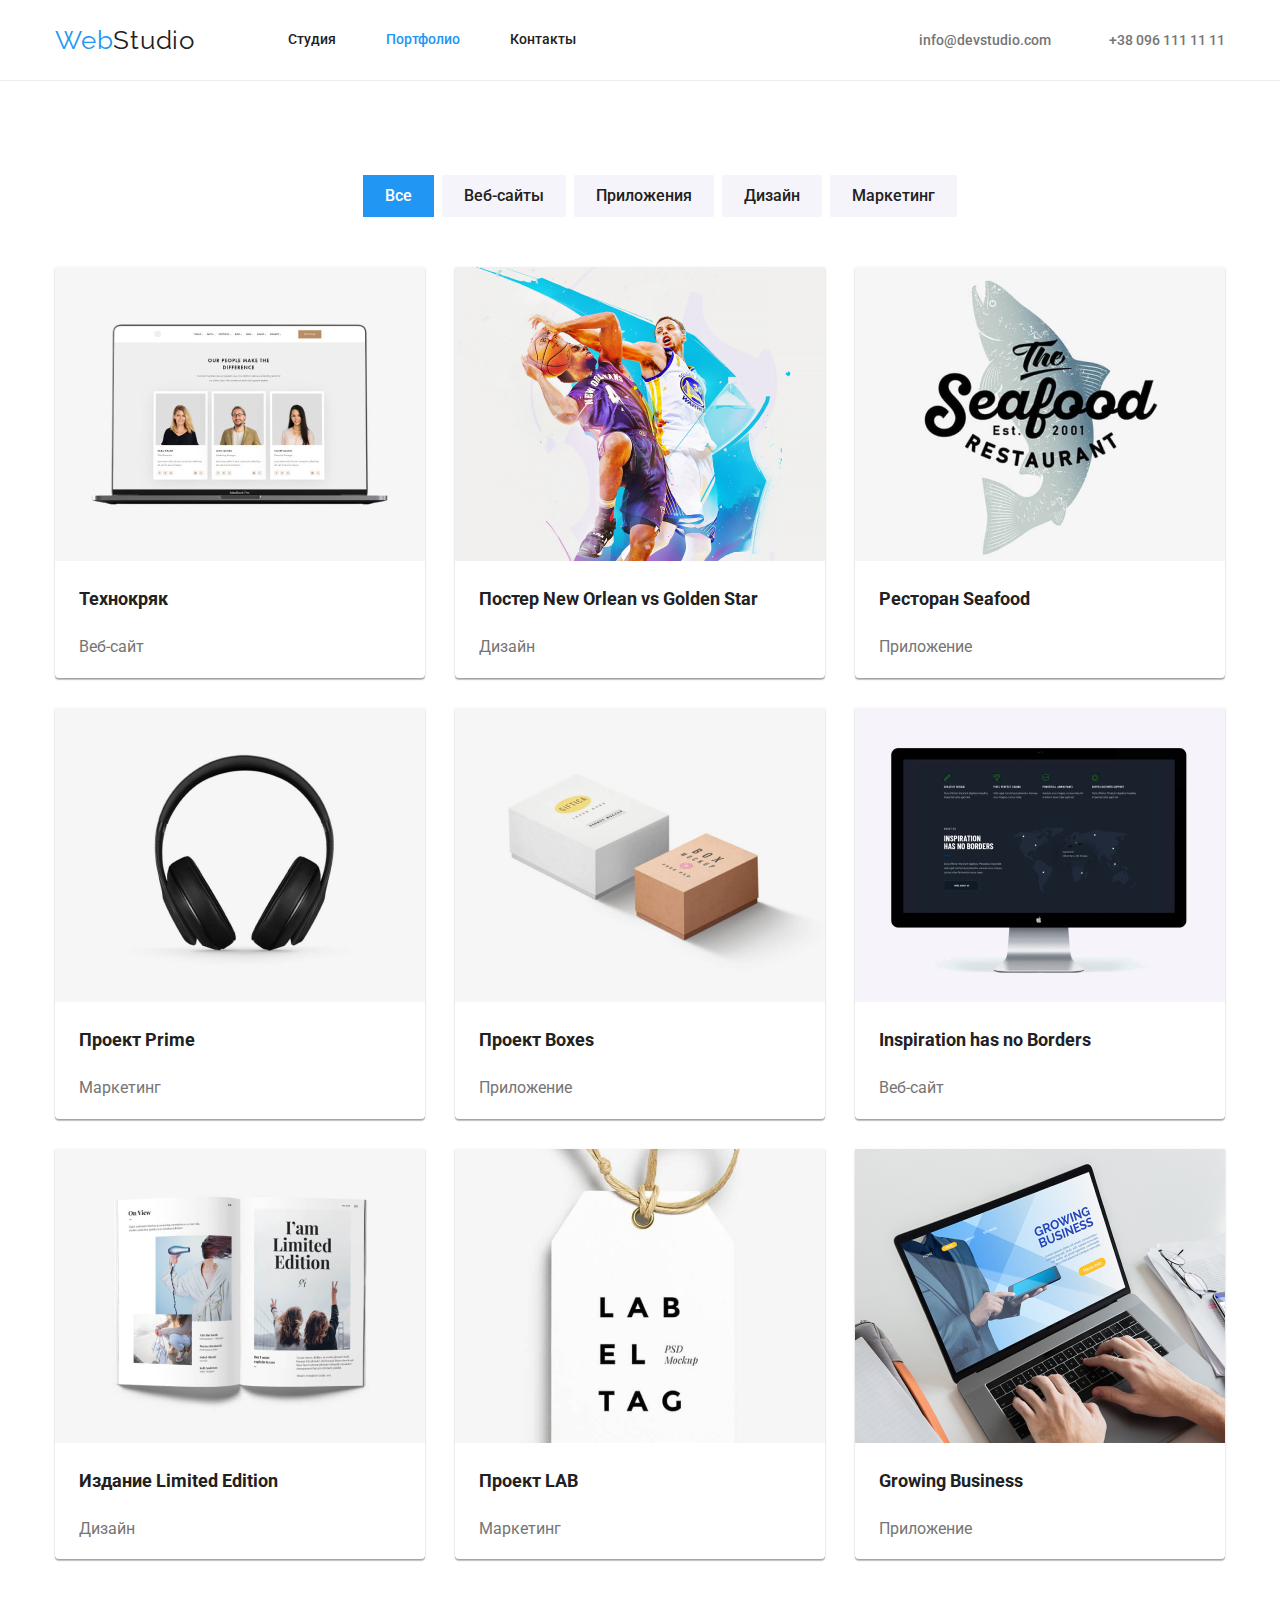
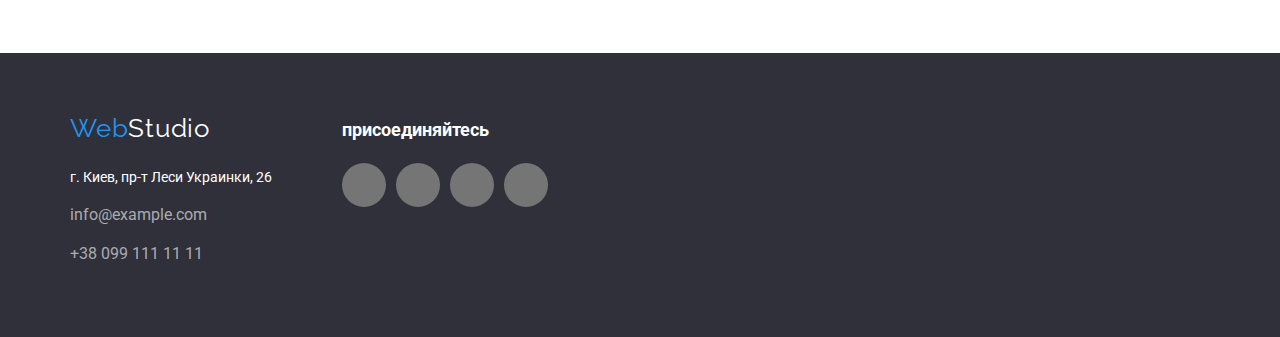
==== Portfolio/Portfolio.html @ 42aa325a "dz_3" ====
<!DOCTYPE html>
<html lang="en">

<head>
    <meta charset="UTF-8">
    <meta http-equiv="X-UA-Compatible" content="IE=edge">
    <meta name="viewport" content="width=device-width, initial-scale=1.0">
    <title>WebStudio</title>
    <link rel="preconnect" href="https://fonts.gstatic.com">
    <link href="https://fonts.googleapis.com/css2?family=Roboto:wght@400;500;700;900&display=swap" rel="stylesheet">

    <link rel="stylesheet" href="https://cdnjs.cloudflare.com/ajax/libs/modern-normalize/1.0.0/modern-normalize.css">
    <link rel="preconnect" href="https://fonts.gstatic.com">
    <link href="https://fonts.googleapis.com/css2?family=Raleway:wght@700&display=swap" rel="stylesheet">
    <link rel="stylesheet" href="./css/stile_portfolio.css">
</head>
<header>
    <!--Навигация-->
    <div class="nav-container nav-page">
        <nav class="nav-page ">
            <a href="../index.html" class="logo link"><span class="logo-web">Web</span>Studio</a>
            <ul class="site-nav list">
                <li class="item"><a href="../index.html" class="nav-link link">Студия</a></li>
                <li class="item"><a href="./Portfolio.html" class="nav-link link nav-link-akcent">Портфолио</a></li>
                <li class="item"><a href="" class="nav-link link">Контакты</a></li>
            </ul>
        </nav>
        <ul class="nav-adres list">
            <li class="item"><a href="malito:info@devstudio.com" class="nav-adres-link link">info@devstudio.com</a>
            </li>
            <li class="item"><a href="tel:+38 096 111 11 11" class="nav-adres-link link">+38 096 111 11 11</a>
            </li>
        </ul>
    </div>
</header>
<main>
    <section class="portfplio">
        <ul class="portfplio-nav">
            <li class="item"><a href="" class="link-nav link-akcent ">Все</a></li>
            <li class="item"><a href="" class="link-nav ">Веб-сайты</a></li>
            <li class="item"><a href="" class="link-nav ">Приложения</a></li>
            <li class="item"><a href="" class="link-nav ">Дизайн</a></li>
            <li class="item"><a href="" class="link-nav ">Маркетинг</a></li>

        </ul>
    </section>
    <!--Примеры робот-->
    <section class="examples-section ">
        <ul class="examples list">
            <li class="examples-box">
                <img src="../Portfolio/imags/img-1.png" width="370" height="294" alt="Ноутбук ">
                <h2 class="examples-title">Технокряк</h2>
                <p class="text">Веб-сайт</p>
            </li>
            <li class="examples-box">
                <img src="../Portfolio/imags/img-2.png" width="370" height="294" alt="Баскетболисты">
                <h2 class="examples-title">Постер New Orlean vs Golden Star</h2>
                <p class="text">Дизайн</p>
            </li>
            <li class="examples-box">
                <img src="../Portfolio/imags/img-3.png" width="370" height="294" alt="Рибный ресторан логотип">
                <h2 class="examples-title">Ресторан Seafood</h2>
                <p class="text">Приложение</p>
            </li>
            <li class="examples-box">
                <img src="../Portfolio/imags/img-4.png" width="370" height="294" alt="Наушники">
                <h2 class="examples-title">Проект Prime</h2>
                <p class="text">Маркетинг</p>
            </li>
            <li class="examples-box">
                <img src="../Portfolio/imags/img-5.png" width="370" height="294" alt="Коробки">
                <h2 class="examples-title">Проект Boxes</h2>
                <p class="text">Приложение</p>
            </li>
            <li class="examples-box">
                <img src="../Portfolio/imags/img-6.png" width="370" height="294" alt="Монитор">
                <h2 class="examples-title">Inspiration has no Borders</h2>
                <p class="text">Веб-сайт</p>
            </li>
            <li class="examples-box">
                <img src="../Portfolio/imags/img-7.png" width="370" height="294" alt="Книга">
                <h2 class="examples-title">Издание Limited Edition</h2>
                <p class="text">Дизайн</p>
            </li>
            <li class="examples-box">
                <img src="../Portfolio/imags/img-8.png" width="370" height="294" alt="Бумажка на верёвке">
                <h2 class="examples-title">Проект LAB</h2>
                <p class="text">Маркетинг</p>
            </li>
            <li class="examples-box">
                <img src="../Portfolio/imags/img-9.png" width="370" height="294" alt="Ноутбук за которым песатают">
                <h2 class="examples-title">Growing Business</h2>
                <p class="text">Приложение</p>
            </li>
        </ul>
    </section>
</main>

<footer class="footer">
    <div class="footer-container">
        <address>
            <a href="index.html" class="logo link logo-footer"><span class="logo-web ">Web</span>Studio</a>
            <p class="footer-adres">г. Киев, пр-т Леси Украинки, 26</p>
            <ul class="list">
                <li class="footer-link-margin"><a href="mailto:info@example.com"
                        class="footer-link link">info@example.com</a></li>
                <li class="footer-link-margin"><a href="tel:+38 099 111 11 11" class="footer-link link">+38 099 111
                        11 11</a></li>
            </ul>
        </address>
        <div class="footer-social">
            <h2 class="footer-title">присоединяйтесь</h2>
            <ul class="footer-icon">
                <li class="footer-icon-item">
                    <a href="" class="footer-icon-link">
                        <svg class="footer-icons-svg">
                            <use href="/home_work_2/imags/svg/sprite.svg#icon-instagram"></use>
                        </svg>
                    </a>
                </li>
                <li class="footer-icon-item">
                    <a href="" class="footer-icon-link">
                        <svg class="footer-icons-svg">
                            <use href="/home_work_2/imags/svg/sprite.svg#icon-twitter"></use>
                        </svg>
                    </a>
                </li>
                <li class="footer-icon-item">
                    <a href="" class="footer-icon-link">
                        <svg class="footer-icons-svg">
                            <use href="/home_work_2/imags/svg/sprite.svg#icon-facebook"></use>
                        </svg>
                    </a>
                </li>
                <li class="footer-icon-item">
                    <a href="" class="footer-icon-link">
                        <svg class="footer-icons-svg">
                            <use href="/home_work_2/imags/svg/sprite.svg#icon-linkedin"></use>
                        </svg>
                    </a>
                </li>
            </ul>
        </div>
    </div>

    </body>

</html>
---- Portfolio/css/stile_portfolio.css ----
:root {
  --main-text-cl: #212121;
  --title-cl: #212121;
  --accent-cl: #2196f3;
  --alt-text-cl: #757575;
  --alt-title-cl: #ffffff;
  --dark-bg: #2f303a;
  --second-bg: #f5f4fa;
}

a {
  list-style: none;
}

.link {
  text-decoration: none;
  font-style: normal;
}
img {
  display: block;
  max-width: 100%;
  height: auto;
}
body {
  font-family: "Roboto", sans-serif;
  font-style: normal;
  font-weight: normal;
  font-size: 16px;
  line-height: 1.87;
}
/*Навигация*/
.list {
  padding: 0;
  margin: 0;
  list-style: none;
}
.nav-container {
  width: 1170px;
  margin: 0 auto;
}
header {
  border-bottom: 1px solid #ececec;
}

.container {
  width: 1170px;
  margin: 0 auto;
}
.container_Flex {
  display: flex;
  align-items: center;
}
.nav-page {
  display: flex;
  align-items: center;
}

.site-nav {
  display: flex;
  margin-left: 93px;
}

.site-nav .item {
  margin-right: 50px;
}
.site-nav .item:last-child {
  margin-right: 0px;
}

.link {
  text-decoration: none;
}
.logo {
  font-family: Raleway;
  color: var(--title-cl);
  width: 700;
  font-size: 26px;
  line-height: 1.19;
  letter-spacing: 0.03em;
}
.logo > .logo-web {
  color: var(--accent-cl);
}
.nav-link.nav-link-akcent {
  color: var(--accent-cl);
}
.nav-link {
  display: block;
  padding-top: 32px;
  padding-bottom: 32px;

  font-weight: 500;
  font-size: 14px;
  line-height: 1.14;
  color: var(--main-text-cl);
}
.nav-link:hover {
  color: var(--accent-cl);
}
.nav-adres {
  display: flex;
  margin-left: auto;
}
.nav-adres .item + .item {
  margin-left: 50px;
}

.nav-adres-link {
  display: block;
  padding-top: 32px;
  padding-bottom: 32px;

  font-family: Roboto;
  font-style: normal;
  font-weight: 500;
  font-size: 14px;
  line-height: 1.15;
  color: var(--alt-text-cl);
}
.nav-adres-link:hover {
  color: var(--accent-cl);
}
.nav-adres-link :hover {
  color: var(--accent-cl);
}
/*портфолио*/
.portfplio {
  width: 1170px;
  margin: 0 auto;
}
.portfplio-nav {
  list-style: none;
  display: flex;
  justify-content: center;
  margin-top: 94px;
  margin-left: auto;
  margin-right: auto;
  margin-bottom: 50px;
}
.link-nav {
  text-decoration: none;
  display: block;
  padding: 6px 22px 6px 22px;

  background-color: var(--second-bg);
  font-weight: 500;
  color: var(--title-cl);
}
.link-nav:hover {
  color: var(--alt-title-cl);
  background-color: var(--accent-cl);
}
.link-nav.link-akcent {
  color: var(--alt-title-cl);
  background-color: var(--accent-cl);
}
.item {
  margin-right: 8px;
}
.item:last-child {
  margin-right: 0px;
}
/*Примеры робот*/
.examples-section {
  width: 1170px;
  margin: 0 auto;
}
.examples {
  display: flex;
  flex-wrap: wrap;
  padding: 0;
  margin: 0;
  margin-bottom: 94px;
  margin-left: calc(-1 * 30px);
  margin-top: calc(-1 * 30px);
  list-style: none;
}

.examples-box {
  flex-basis: calc(100% / 3 - 30px);
  margin-left: 30px;
  margin-top: 30px;
  box-shadow: 0px 1px 3px rgb(0 0 0 / 12%), 0px 1px 1px rgb(0 0 0 / 14%),
    0px 2px 1px rgb(0 0 0 / 20%);
  border-radius: 0px 0px 4px 4px;
}

.examples-title {
  display: block;
  margin-top: 20px;
  margin-right: auto;
  margin-left: 24px;

  font-size: bold;
  font-size: 18px;
  line-height: 2;
  color: var(--main-text-cl);
}
.text {
  display: block;
  margin-top: 4px;
  margin-left: 24px;
  margin-right: auto;
  color: var(--alt-text-cl);
}
/*Футер*/
.footer {
  background-color: var(--dark-bg);
}

.footer-container {
  width: 1170px;
  margin: 0 auto;
  padding: 0 15px;
  display: flex;
}
.footer-bk {
  background-color: var(--dark-bg);
}
.logo-footer {
  display: block;
  padding-top: 60px;
  padding-bottom: 20px;
  color: var(--alt-title-cl);
}
.footer-adres {
  display: block;
  margin-top: 0px;
  margin-bottom: 9px;
  font-style: normal;
  font-size: 14px;
  color: var(--alt-title-cl);
}
.footer-link {
  list-style: normal;
  color: rgba(255, 255, 255, 0.6);
}
.footer-link-margin {
  margin-bottom: 9px;
}
.footer-link-margin:last-child {
  padding-bottom: 60px;
}
.footer-social {
  margin-top: 60px;
  margin-left: 70px;
}
.footer-title {
  display: block;
  font-weight: bold;
  font-size: 18px;
  margin: 0;
  color: var(--alt-title-cl);
}
.footer-icon {
  width: auto;
  height: auto;
  padding: 0;
  list-style: none;
  display: inline-flex;
}
.footer-icon-item {
}
.footer-icon-link {
  display: flex;
  align-items: center;
  justify-content: center;
  width: 44px;
  height: 44px;
  border-radius: 50%;
  background-color: var(--alt-text-cl);
}
.footer-icon-item:not(:last-child) {
  margin-right: 10px;
}
.footer-icons-svg {
  width: 20px;
  height: 20px;
  fill: var(--alt-title-cl);
}
.footer-icon-link:hover {
  background-color: var(--accent-cl);
}
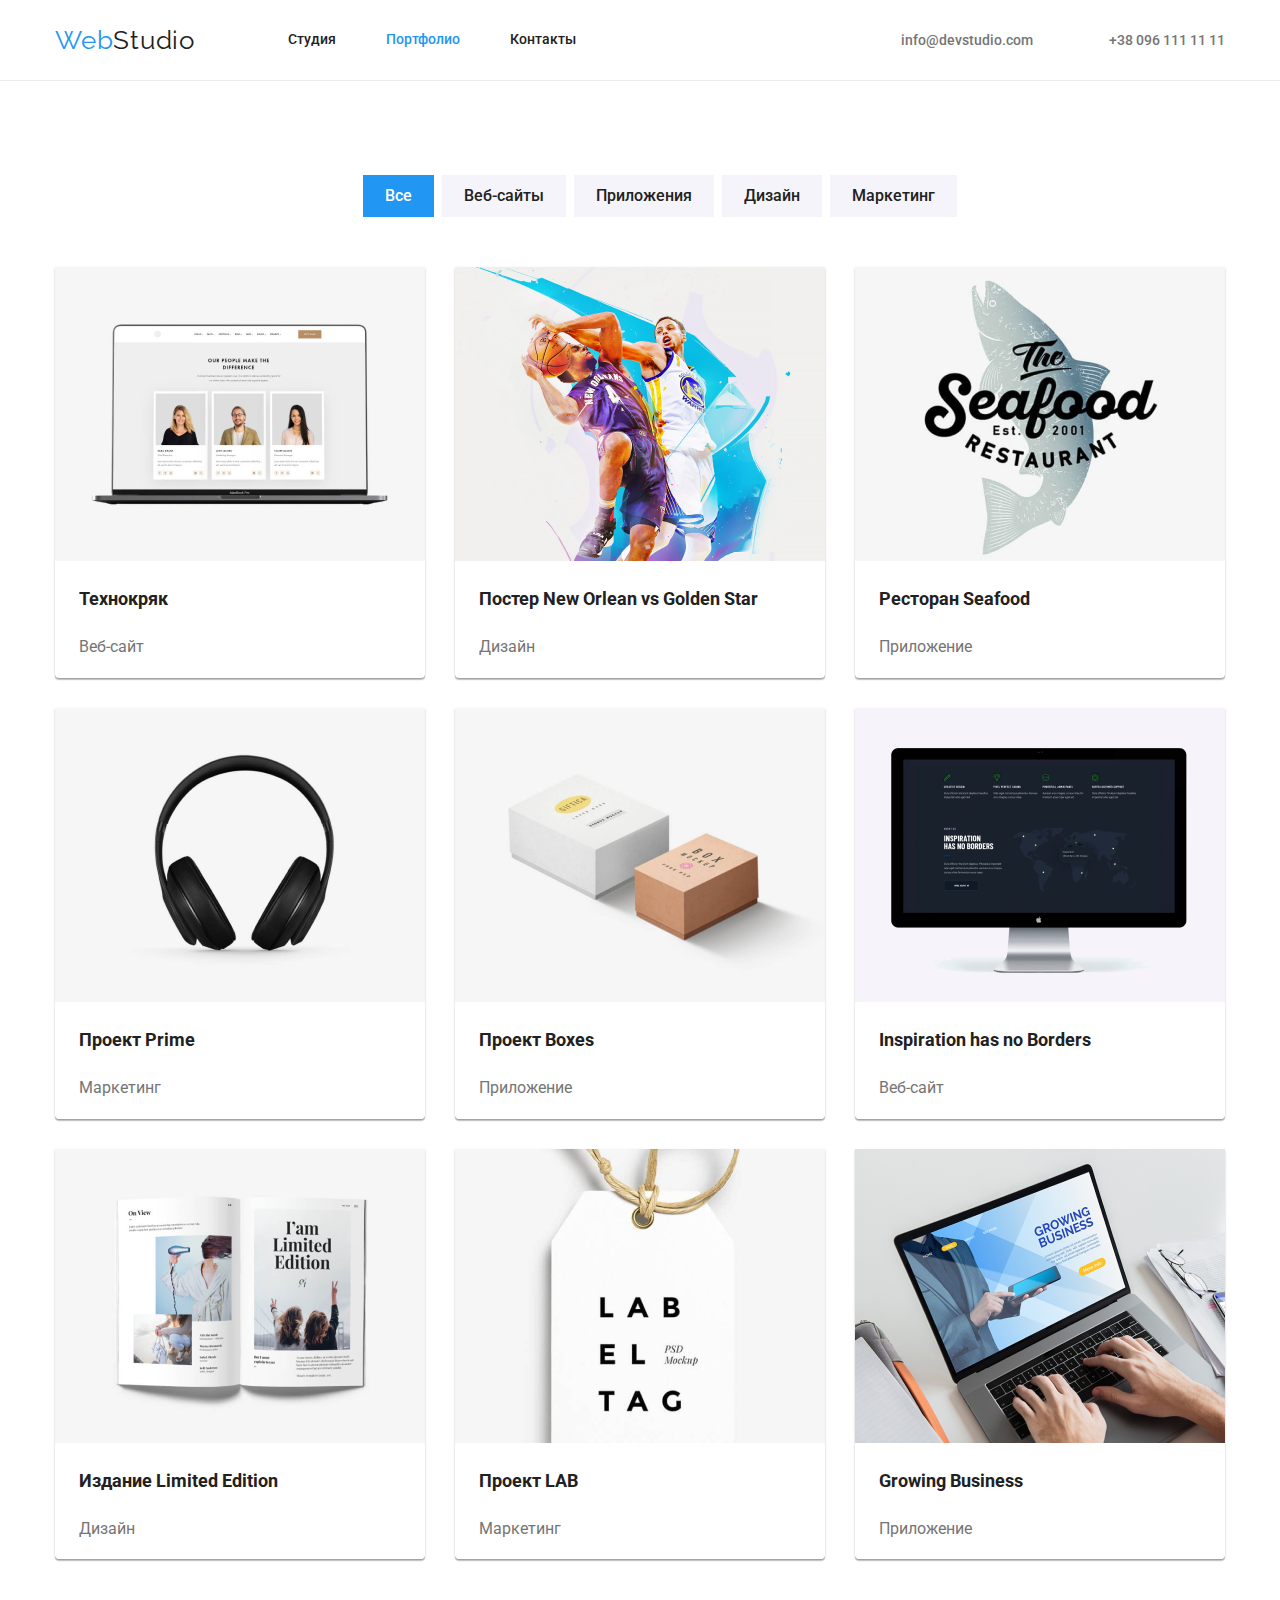
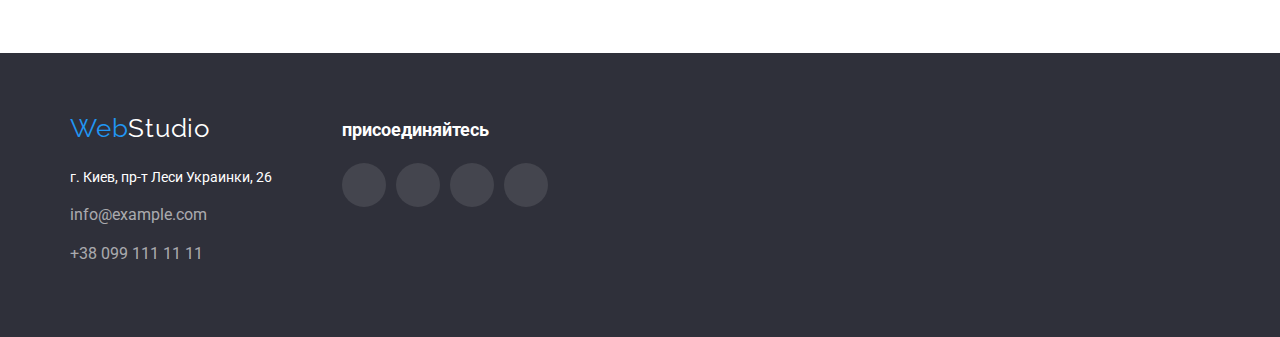
==== commit 374b80ea: "dz_3" ====
--- a/Portfolio/Portfolio.html
+++ b/Portfolio/Portfolio.html
@@ -26,9 +26,18 @@
             </ul>
         </nav>
         <ul class="nav-adres list">
-            <li class="item"><a href="malito:info@devstudio.com" class="nav-adres-link link">info@devstudio.com</a>
+            <li class="item"><a href="malito:info@devstudio.com" class="nav-adres-link link">
+                    <svg class="svg-fone">
+                        <use href="/home_work_3/imags/svg/sprite.svg#icon-envelope"></use>
+
+                    </svg>info@devstudio.com
+                </a>
             </li>
-            <li class="item"><a href="tel:+38 096 111 11 11" class="nav-adres-link link">+38 096 111 11 11</a>
+            <li class="item"><a href="tel:+38 096 111 11 11" class="nav-adres-link link"><svg class="svg-fone">
+                        <use href="/home_work_3/imags/svg/sprite.svg#icon-smartphone"></use>
+
+                    </svg>+38 096 111 11 11</a>
+
             </li>
         </ul>
     </div>
@@ -114,28 +123,28 @@
                 <li class="footer-icon-item">
                     <a href="" class="footer-icon-link">
                         <svg class="footer-icons-svg">
-                            <use href="/home_work_2/imags/svg/sprite.svg#icon-instagram"></use>
+                            <use href="/home_work_3/imags/svg/sprite.svg#icon-instagram"></use>
                         </svg>
                     </a>
                 </li>
                 <li class="footer-icon-item">
                     <a href="" class="footer-icon-link">
                         <svg class="footer-icons-svg">
-                            <use href="/home_work_2/imags/svg/sprite.svg#icon-twitter"></use>
+                            <use href="/home_work_3/imags/svg/sprite.svg#icon-twitter"></use>
                         </svg>
                     </a>
                 </li>
                 <li class="footer-icon-item">
                     <a href="" class="footer-icon-link">
                         <svg class="footer-icons-svg">
-                            <use href="/home_work_2/imags/svg/sprite.svg#icon-facebook"></use>
+                            <use href="/home_work_3/imags/svg/sprite.svg#icon-facebook"></use>
                         </svg>
                     </a>
                 </li>
                 <li class="footer-icon-item">
                     <a href="" class="footer-icon-link">
                         <svg class="footer-icons-svg">
-                            <use href="/home_work_2/imags/svg/sprite.svg#icon-linkedin"></use>
+                            <use href="/home_work_3/imags/svg/sprite.svg#icon-linkedin"></use>
                         </svg>
                     </a>
                 </li>
--- a/Portfolio/css/stile_portfolio.css
+++ b/Portfolio/css/stile_portfolio.css
@@ -102,26 +102,33 @@
   margin-left: auto;
 }
 .nav-adres .item + .item {
-  margin-left: 50px;
+  margin-left: 42px;
+}
+.svg-fone {
+  display: flex;
+  flex-direction: column;
+  justify-content: center;
+  fill: currentColor;
+  margin-right: 10px;
+  width: 16px;
+  height: 16px;
 }
 
 .nav-adres-link {
-  display: block;
+  display: flex;
   padding-top: 32px;
   padding-bottom: 32px;
-
   font-family: Roboto;
   font-style: normal;
   font-weight: 500;
   font-size: 14px;
   line-height: 1.15;
+
   color: var(--alt-text-cl);
 }
 .nav-adres-link:hover {
   color: var(--accent-cl);
 }
-.nav-adres-link :hover {
-  color: var(--accent-cl);
 }
 /*портфолио*/
 .portfplio {
@@ -268,7 +275,7 @@
   width: 44px;
   height: 44px;
   border-radius: 50%;
-  background-color: var(--alt-text-cl);
+  background-color: rgba(68, 69, 78, 1);
 }
 .footer-icon-item:not(:last-child) {
   margin-right: 10px;
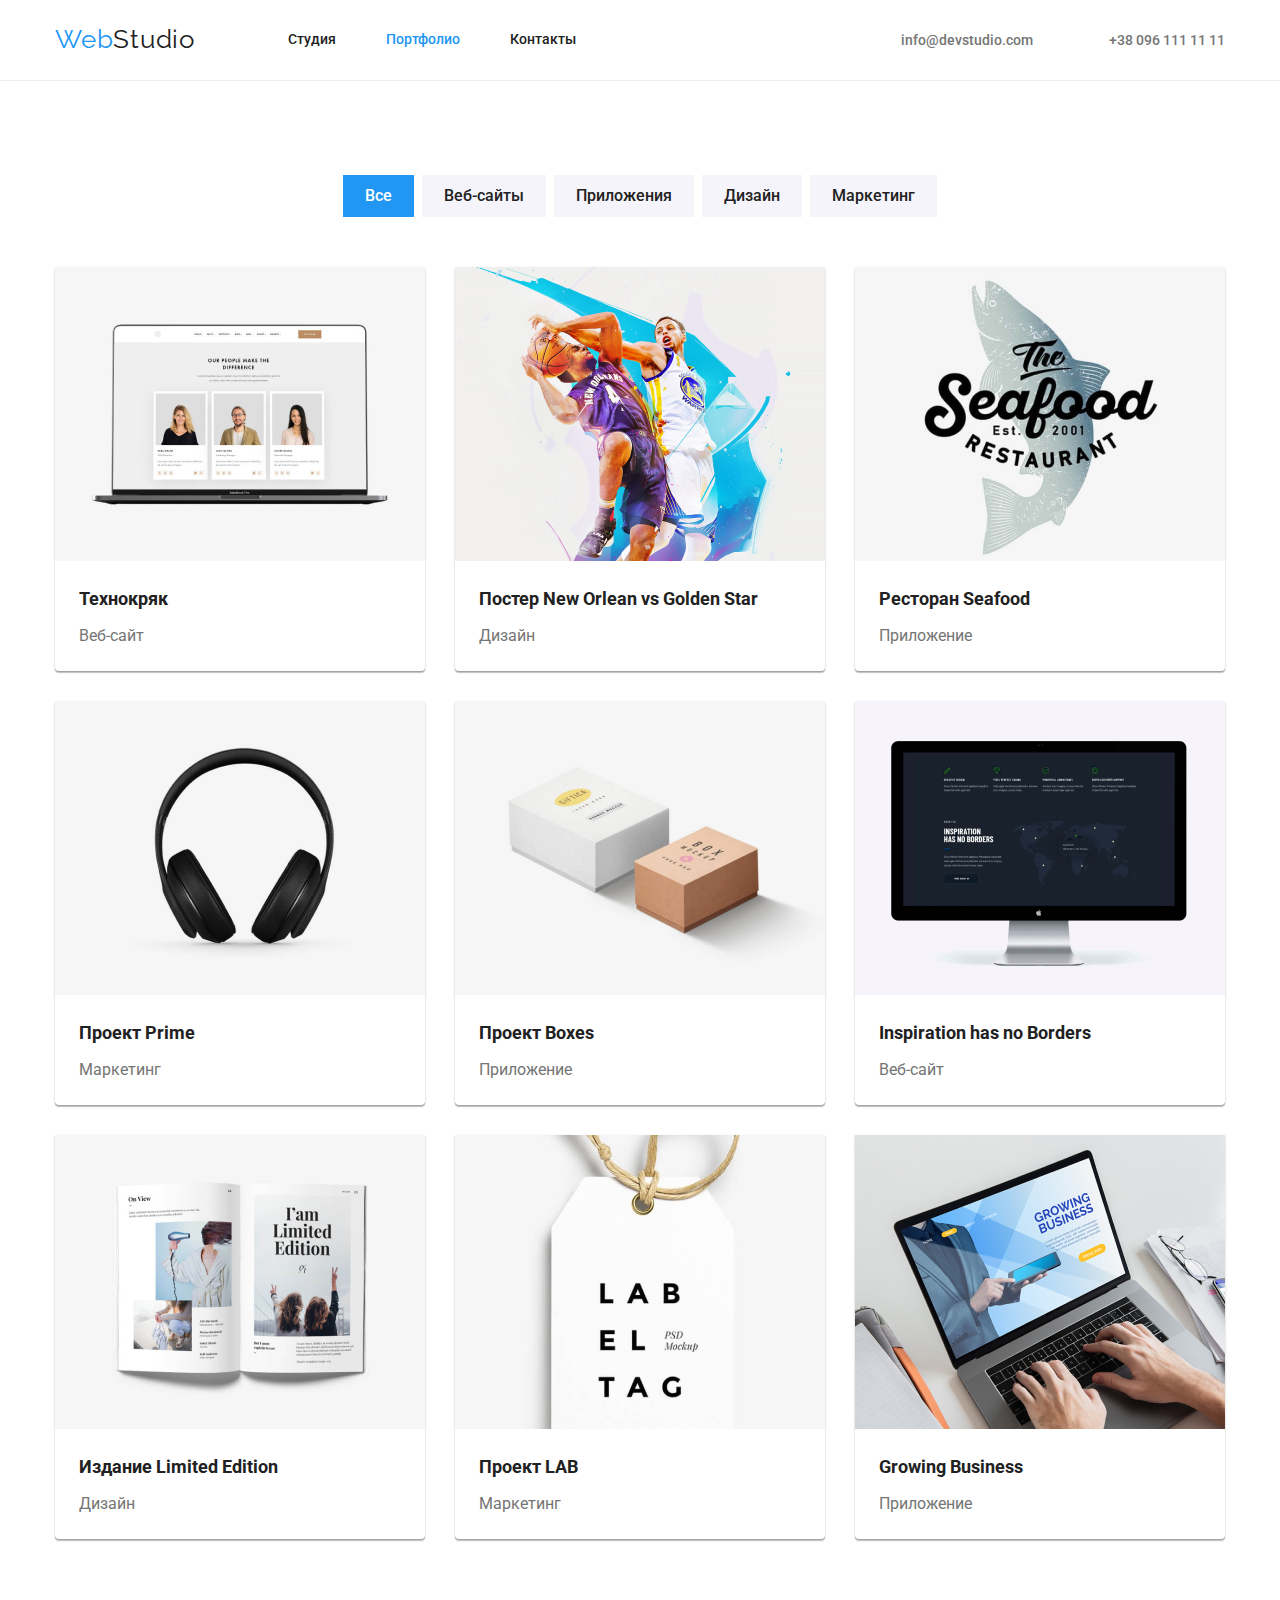
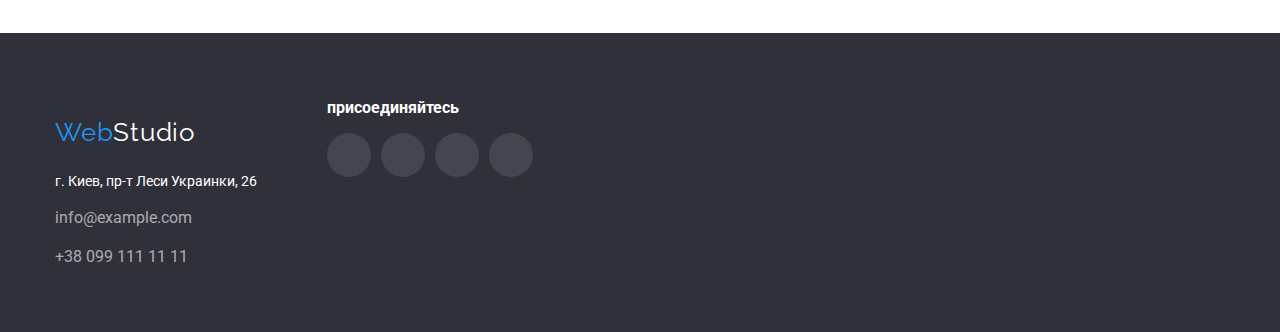
==== commit 82104943: "dz_3" ====
--- a/Portfolio/Portfolio.html
+++ b/Portfolio/Portfolio.html
@@ -43,115 +43,123 @@
     </div>
 </header>
 <main>
-    <section class="portfplio">
-        <ul class="portfplio-nav">
-            <li class="item"><a href="" class="link-nav link-akcent ">Все</a></li>
-            <li class="item"><a href="" class="link-nav ">Веб-сайты</a></li>
-            <li class="item"><a href="" class="link-nav ">Приложения</a></li>
-            <li class="item"><a href="" class="link-nav ">Дизайн</a></li>
-            <li class="item"><a href="" class="link-nav ">Маркетинг</a></li>
+    <!--Примеры робот-->
+    <section>
+        <div class="portfplio-conteiner">
+            <ul class="portfplio-nav">
+                <li class="item"><a href="" class="link-nav link-akcent ">Все</a></li>
+                <li class="item"><a href="" class="link-nav ">Веб-сайты</a></li>
+                <li class="item"><a href="" class="link-nav ">Приложения</a></li>
+                <li class="item"><a href="" class="link-nav ">Дизайн</a></li>
+                <li class="item"><a href="" class="link-nav ">Маркетинг</a></li>
 
-        </ul>
-    </section>
-    <!--Примеры робот-->
-    <section class="examples-section ">
-        <ul class="examples list">
-            <li class="examples-box">
-                <img src="../Portfolio/imags/img-1.png" width="370" height="294" alt="Ноутбук ">
-                <h2 class="examples-title">Технокряк</h2>
-                <p class="text">Веб-сайт</p>
-            </li>
-            <li class="examples-box">
-                <img src="../Portfolio/imags/img-2.png" width="370" height="294" alt="Баскетболисты">
-                <h2 class="examples-title">Постер New Orlean vs Golden Star</h2>
-                <p class="text">Дизайн</p>
-            </li>
-            <li class="examples-box">
-                <img src="../Portfolio/imags/img-3.png" width="370" height="294" alt="Рибный ресторан логотип">
-                <h2 class="examples-title">Ресторан Seafood</h2>
-                <p class="text">Приложение</p>
-            </li>
-            <li class="examples-box">
-                <img src="../Portfolio/imags/img-4.png" width="370" height="294" alt="Наушники">
-                <h2 class="examples-title">Проект Prime</h2>
-                <p class="text">Маркетинг</p>
-            </li>
-            <li class="examples-box">
-                <img src="../Portfolio/imags/img-5.png" width="370" height="294" alt="Коробки">
-                <h2 class="examples-title">Проект Boxes</h2>
-                <p class="text">Приложение</p>
-            </li>
-            <li class="examples-box">
-                <img src="../Portfolio/imags/img-6.png" width="370" height="294" alt="Монитор">
-                <h2 class="examples-title">Inspiration has no Borders</h2>
-                <p class="text">Веб-сайт</p>
-            </li>
-            <li class="examples-box">
-                <img src="../Portfolio/imags/img-7.png" width="370" height="294" alt="Книга">
-                <h2 class="examples-title">Издание Limited Edition</h2>
-                <p class="text">Дизайн</p>
-            </li>
-            <li class="examples-box">
-                <img src="../Portfolio/imags/img-8.png" width="370" height="294" alt="Бумажка на верёвке">
-                <h2 class="examples-title">Проект LAB</h2>
-                <p class="text">Маркетинг</p>
-            </li>
-            <li class="examples-box">
-                <img src="../Portfolio/imags/img-9.png" width="370" height="294" alt="Ноутбук за которым песатают">
-                <h2 class="examples-title">Growing Business</h2>
-                <p class="text">Приложение</p>
-            </li>
-        </ul>
+            </ul>
+
+            <ul class="examples list">
+                <li class="examples-box">
+                    <img src="../Portfolio/imags/img-1.png" width="370" height="294" alt="Ноутбук ">
+                    <h2 class="examples-title">Технокряк</h2>
+                    <p class="text">Веб-сайт</p>
+                </li>
+                <li class="examples-box">
+                    <img src="../Portfolio/imags/img-2.png" width="370" height="294" alt="Баскетболисты">
+                    <h2 class="examples-title">Постер New Orlean vs Golden Star</h2>
+                    <p class="text">Дизайн</p>
+                </li>
+                <li class="examples-box">
+                    <img src="../Portfolio/imags/img-3.png" width="370" height="294" alt="Рибный ресторан логотип">
+                    <h2 class="examples-title">Ресторан Seafood</h2>
+                    <p class="text">Приложение</p>
+                </li>
+                <li class="examples-box">
+                    <img src="../Portfolio/imags/img-4.png" width="370" height="294" alt="Наушники">
+                    <h2 class="examples-title">Проект Prime</h2>
+                    <p class="text">Маркетинг</p>
+                </li>
+                <li class="examples-box">
+                    <img src="../Portfolio/imags/img-5.png" width="370" height="294" alt="Коробки">
+                    <h2 class="examples-title">Проект Boxes</h2>
+                    <p class="text">Приложение</p>
+                </li>
+                <li class="examples-box">
+                    <img src="../Portfolio/imags/img-6.png" width="370" height="294" alt="Монитор">
+                    <h2 class="examples-title">Inspiration has no Borders</h2>
+                    <p class="text">Веб-сайт</p>
+                </li>
+                <li class="examples-box">
+                    <img src="../Portfolio/imags/img-7.png" width="370" height="294" alt="Книга">
+                    <h2 class="examples-title">Издание Limited Edition</h2>
+                    <p class="text">Дизайн</p>
+                </li>
+                <li class="examples-box">
+                    <img src="../Portfolio/imags/img-8.png" width="370" height="294" alt="Бумажка на верёвке">
+                    <h2 class="examples-title">Проект LAB</h2>
+                    <p class="text">Маркетинг</p>
+                </li>
+                <li class="examples-box">
+                    <img src="../Portfolio/imags/img-9.png" width="370" height="294" alt="Ноутбук за которым песатают">
+                    <h2 class="examples-title">Growing Business</h2>
+                    <p class="text">Приложение</p>
+                </li>
+            </ul>
+
+        </div>
     </section>
 </main>
 
-<footer class="footer">
+<footer>
     <div class="footer-container">
-        <address>
-            <a href="index.html" class="logo link logo-footer"><span class="logo-web ">Web</span>Studio</a>
-            <p class="footer-adres">г. Киев, пр-т Леси Украинки, 26</p>
-            <ul class="list">
-                <li class="footer-link-margin"><a href="mailto:info@example.com"
-                        class="footer-link link">info@example.com</a></li>
-                <li class="footer-link-margin"><a href="tel:+38 099 111 11 11" class="footer-link link">+38 099 111
-                        11 11</a></li>
-            </ul>
-        </address>
-        <div class="footer-social">
-            <h2 class="footer-title">присоединяйтесь</h2>
-            <ul class="footer-icon">
-                <li class="footer-icon-item">
-                    <a href="" class="footer-icon-link">
-                        <svg class="footer-icons-svg">
-                            <use href="/home_work_3/imags/svg/sprite.svg#icon-instagram"></use>
-                        </svg>
-                    </a>
-                </li>
-                <li class="footer-icon-item">
-                    <a href="" class="footer-icon-link">
-                        <svg class="footer-icons-svg">
-                            <use href="/home_work_3/imags/svg/sprite.svg#icon-twitter"></use>
-                        </svg>
-                    </a>
-                </li>
-                <li class="footer-icon-item">
-                    <a href="" class="footer-icon-link">
-                        <svg class="footer-icons-svg">
-                            <use href="/home_work_3/imags/svg/sprite.svg#icon-facebook"></use>
-                        </svg>
-                    </a>
-                </li>
-                <li class="footer-icon-item">
-                    <a href="" class="footer-icon-link">
-                        <svg class="footer-icons-svg">
-                            <use href="/home_work_3/imags/svg/sprite.svg#icon-linkedin"></use>
-                        </svg>
-                    </a>
-                </li>
-            </ul>
-        </div>
+        <ul class="list footer-box">
+            <li>
+                <address class="footer-adres-item">
+                    <a href="/home_work_3/index.html" class="logo link logo-footer"><span
+                            class="logo-web ">Web</span>Studio</a>
+                    <p class="footer-adres">г. Киев, пр-т Леси Украинки, 26</p>
+                    <ul class="list ">
+                        <li class="footer-item"><a href="mailto:info@example.com"
+                                class="footer-link link">info@example.com</a></li>
+                        <li class="footer-item"><a href="tel:+38 099 111 11 11" class="footer-link link">+38 099 111
+                                11 11</a></li>
+                    </ul>
+                </address>
+            </li>
+            <li>
+                <div class="footer-social">
+                    <h2 class="footer-title">присоединяйтесь</h2>
+                    <ul class="footer-icon">
+                        <li class="footer-icon-item">
+                            <a href="" class="footer-icon-link">
+                                <svg class="footer-icons-svg">
+                                    <use href="/home_work_3/imags/svg/sprite.svg#icon-instagram"></use>
+                                </svg>
+                            </a>
+                        </li>
+                        <li class="footer-icon-item">
+                            <a href="" class="footer-icon-link">
+                                <svg class="footer-icons-svg">
+                                    <use href="/home_work_3/imags/svg/sprite.svg#icon-twitter"></use>
+                                </svg>
+                            </a>
+                        </li>
+                        <li class="footer-icon-item">
+                            <a href="" class="footer-icon-link">
+                                <svg class="footer-icons-svg">
+                                    <use href="/home_work_3/imags/svg/sprite.svg#icon-facebook"></use>
+                                </svg>
+                            </a>
+                        </li>
+                        <li class="footer-icon-item">
+                            <a href="" class="footer-icon-link">
+                                <svg class="footer-icons-svg">
+                                    <use href="/home_work_3/imags/svg/sprite.svg#icon-linkedin"></use>
+                                </svg>
+                            </a>
+                        </li>
+                    </ul>
+                </div>
+            </li>
+        </ul>
     </div>
-
     </body>
 
 </html>--- a/Portfolio/css/stile_portfolio.css
+++ b/Portfolio/css/stile_portfolio.css
@@ -27,6 +27,7 @@
   font-weight: normal;
   font-size: 16px;
   line-height: 1.87;
+  background-color: var(--alt-title-cl);
 }
 /*Навигация*/
 .list {
@@ -35,8 +36,10 @@
   list-style: none;
 }
 .nav-container {
-  width: 1170px;
-  margin: 0 auto;
+  width: 1200px;
+  margin: 0 auto;
+  padding-left: 15px;
+  padding-right: 15px;
 }
 header {
   border-bottom: 1px solid #ececec;
@@ -71,6 +74,8 @@
   text-decoration: none;
 }
 .logo {
+  padding-top: 24px;
+  padding-bottom: 25px;
   font-family: Raleway;
   color: var(--title-cl);
   width: 700;
@@ -113,7 +118,6 @@
   width: 16px;
   height: 16px;
 }
-
 .nav-adres-link {
   display: flex;
   padding-top: 32px;
@@ -129,20 +133,24 @@
 .nav-adres-link:hover {
   color: var(--accent-cl);
 }
-}
 /*портфолио*/
-.portfplio {
-  width: 1170px;
-  margin: 0 auto;
+.portfplio-conteiner {
+  width: 1200px;
+  margin: 0 auto;
+  padding-left: 15px;
+  padding-right: 15px;
+  padding-top: 94px;
+  padding-bottom: 94px;
 }
 .portfplio-nav {
+  margin: 0px 0px 50px 0px;
   list-style: none;
   display: flex;
   justify-content: center;
-  margin-top: 94px;
+  padding: 0px;
+
   margin-left: auto;
   margin-right: auto;
-  margin-bottom: 50px;
 }
 .link-nav {
   text-decoration: none;
@@ -167,17 +175,12 @@
 .item:last-child {
   margin-right: 0px;
 }
-/*Примеры робот*/
-.examples-section {
-  width: 1170px;
-  margin: 0 auto;
-}
+
 .examples {
   display: flex;
   flex-wrap: wrap;
   padding: 0;
   margin: 0;
-  margin-bottom: 94px;
   margin-left: calc(-1 * 30px);
   margin-top: calc(-1 * 30px);
   list-style: none;
@@ -194,9 +197,12 @@
 
 .examples-title {
   display: block;
-  margin-top: 20px;
-  margin-right: auto;
-  margin-left: 24px;
+  margin: 0px;
+
+  padding-top: 20px;
+  padding-right: auto;
+  padding-bottom: 4px;
+  padding-left: 24px;
 
   font-size: bold;
   font-size: 18px;
@@ -205,69 +211,63 @@
 }
 .text {
   display: block;
-  margin-top: 4px;
-  margin-left: 24px;
-  margin-right: auto;
+  margin: 0px;
+  padding-left: 24px;
+  padding-bottom: 20px;
   color: var(--alt-text-cl);
 }
 /*Футер*/
-.footer {
+footer {
   background-color: var(--dark-bg);
 }
 
 .footer-container {
-  width: 1170px;
-  margin: 0 auto;
-  padding: 0 15px;
-  display: flex;
-}
-.footer-bk {
-  background-color: var(--dark-bg);
+  width: 1200px;
+  margin: 0 auto;
+  padding-left: 15px;
+  padding-right: 15px;
+  padding-top: 60px;
+  padding-bottom: 60px;
+}
+.footer-box {
+  display: flex;
 }
 .logo-footer {
   display: block;
-  padding-top: 60px;
   padding-bottom: 20px;
   color: var(--alt-title-cl);
 }
 .footer-adres {
   display: block;
-  margin-top: 0px;
-  margin-bottom: 9px;
+  margin: 0px;
   font-style: normal;
   font-size: 14px;
   color: var(--alt-title-cl);
 }
+.footer-adres-item {
+  padding-right: 70px;
+}
 .footer-link {
-  list-style: normal;
   color: rgba(255, 255, 255, 0.6);
 }
-.footer-link-margin {
-  margin-bottom: 9px;
-}
-.footer-link-margin:last-child {
-  padding-bottom: 60px;
-}
-.footer-social {
-  margin-top: 60px;
-  margin-left: 70px;
+.footer-item {
+  display: block;
+  padding-top: 9px;
 }
 .footer-title {
   display: block;
   font-weight: bold;
-  font-size: 18px;
+  font-size: 16px;
   margin: 0;
   color: var(--alt-title-cl);
 }
 .footer-icon {
-  width: auto;
-  height: auto;
-  padding: 0;
+  margin: 0px;
+  padding: 10px 0px 0px 0px;
   list-style: none;
   display: inline-flex;
 }
-.footer-icon-item {
-}
+
 .footer-icon-link {
   display: flex;
   align-items: center;
@@ -275,6 +275,7 @@
   width: 44px;
   height: 44px;
   border-radius: 50%;
+
   background-color: rgba(68, 69, 78, 1);
 }
 .footer-icon-item:not(:last-child) {
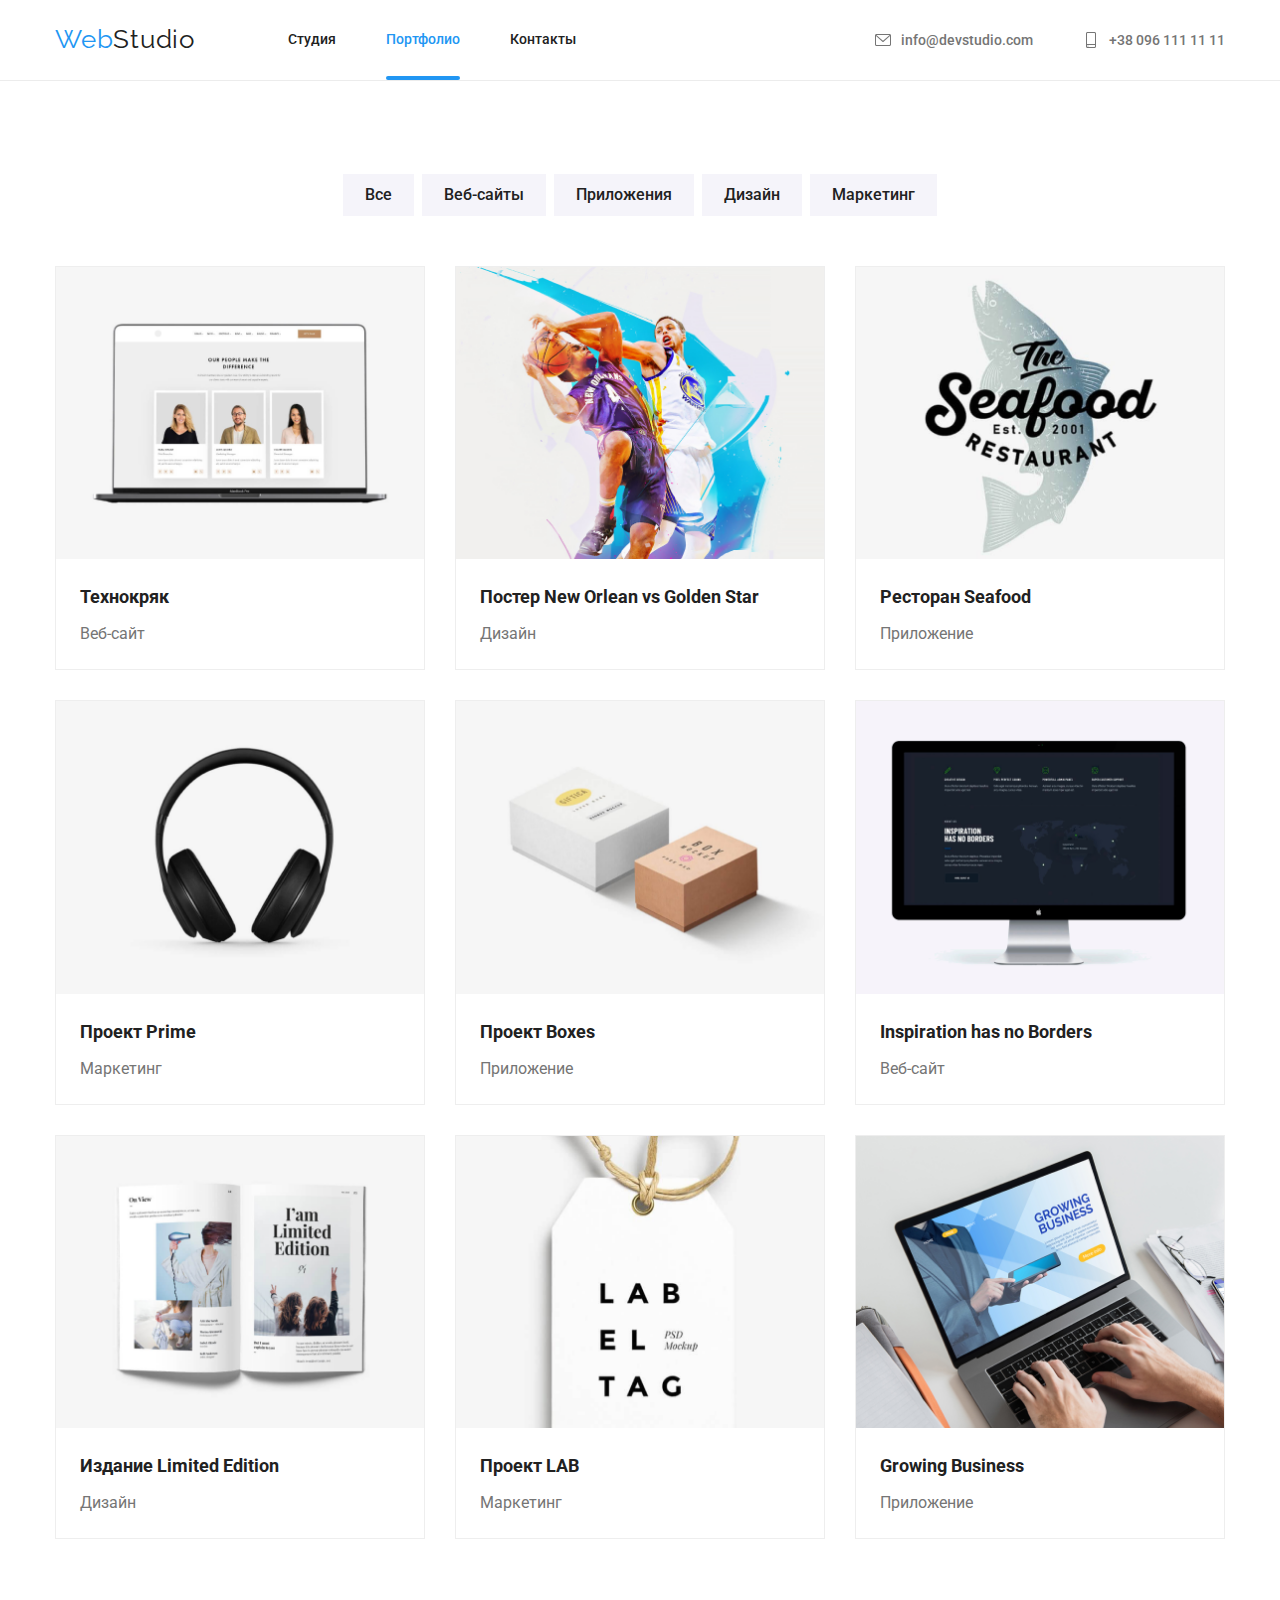
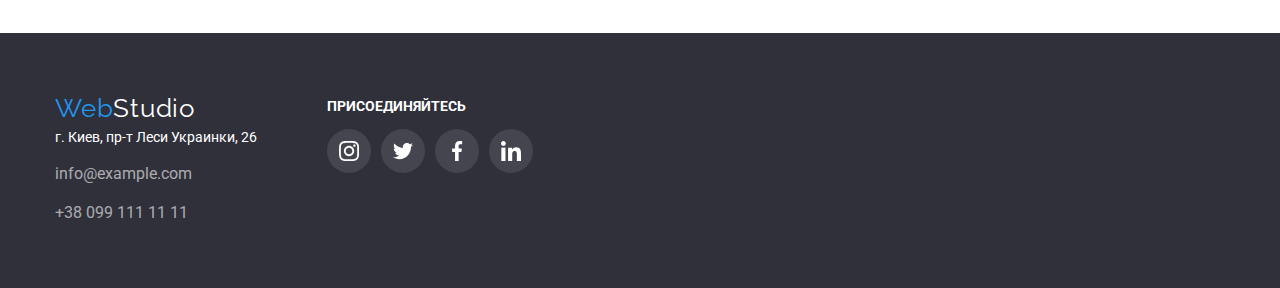
==== commit dffd9d97: "dz_3" ====
--- a/Portfolio/Portfolio.html
+++ b/Portfolio/Portfolio.html
@@ -5,7 +5,7 @@
     <meta charset="UTF-8">
     <meta http-equiv="X-UA-Compatible" content="IE=edge">
     <meta name="viewport" content="width=device-width, initial-scale=1.0">
-    <title>WebStudio</title>
+    <title>Portfolio</title>
     <link rel="preconnect" href="https://fonts.gstatic.com">
     <link href="https://fonts.googleapis.com/css2?family=Roboto:wght@400;500;700;900&display=swap" rel="stylesheet">
 
@@ -28,13 +28,13 @@
         <ul class="nav-adres list">
             <li class="item"><a href="malito:info@devstudio.com" class="nav-adres-link link">
                     <svg class="svg-fone">
-                        <use href="/home_work_3/imags/svg/sprite.svg#icon-envelope"></use>
+                        <use href="../imags/svg/sprite.svg#icon-envelope"></use>
 
                     </svg>info@devstudio.com
                 </a>
             </li>
             <li class="item"><a href="tel:+38 096 111 11 11" class="nav-adres-link link"><svg class="svg-fone">
-                        <use href="/home_work_3/imags/svg/sprite.svg#icon-smartphone"></use>
+                        <use href="../imags/svg/sprite.svg#icon-smartphone"></use>
 
                     </svg>+38 096 111 11 11</a>
 
@@ -44,10 +44,10 @@
 </header>
 <main>
     <!--Примеры робот-->
-    <section>
+    <section class="portfplio-box">
         <div class="portfplio-conteiner">
             <ul class="portfplio-nav">
-                <li class="item"><a href="" class="link-nav link-akcent ">Все</a></li>
+                <li class="item"><a href="" class="link-nav ">Все</a></li>
                 <li class="item"><a href="" class="link-nav ">Веб-сайты</a></li>
                 <li class="item"><a href="" class="link-nav ">Приложения</a></li>
                 <li class="item"><a href="" class="link-nav ">Дизайн</a></li>
@@ -57,49 +57,113 @@
 
             <ul class="examples list">
                 <li class="examples-box">
-                    <img src="../Portfolio/imags/img-1.png" width="370" height="294" alt="Ноутбук ">
-                    <h2 class="examples-title">Технокряк</h2>
-                    <p class="text">Веб-сайт</p>
-                </li>
-                <li class="examples-box">
-                    <img src="../Portfolio/imags/img-2.png" width="370" height="294" alt="Баскетболисты">
-                    <h2 class="examples-title">Постер New Orlean vs Golden Star</h2>
-                    <p class="text">Дизайн</p>
-                </li>
-                <li class="examples-box">
-                    <img src="../Portfolio/imags/img-3.png" width="370" height="294" alt="Рибный ресторан логотип">
-                    <h2 class="examples-title">Ресторан Seafood</h2>
-                    <p class="text">Приложение</p>
-                </li>
-                <li class="examples-box">
-                    <img src="../Portfolio/imags/img-4.png" width="370" height="294" alt="Наушники">
-                    <h2 class="examples-title">Проект Prime</h2>
-                    <p class="text">Маркетинг</p>
-                </li>
-                <li class="examples-box">
-                    <img src="../Portfolio/imags/img-5.png" width="370" height="294" alt="Коробки">
-                    <h2 class="examples-title">Проект Boxes</h2>
-                    <p class="text">Приложение</p>
-                </li>
-                <li class="examples-box">
-                    <img src="../Portfolio/imags/img-6.png" width="370" height="294" alt="Монитор">
-                    <h2 class="examples-title">Inspiration has no Borders</h2>
-                    <p class="text">Веб-сайт</p>
-                </li>
-                <li class="examples-box">
-                    <img src="../Portfolio/imags/img-7.png" width="370" height="294" alt="Книга">
-                    <h2 class="examples-title">Издание Limited Edition</h2>
-                    <p class="text">Дизайн</p>
-                </li>
-                <li class="examples-box">
-                    <img src="../Portfolio/imags/img-8.png" width="370" height="294" alt="Бумажка на верёвке">
-                    <h2 class="examples-title">Проект LAB</h2>
-                    <p class="text">Маркетинг</p>
-                </li>
-                <li class="examples-box">
-                    <img src="../Portfolio/imags/img-9.png" width="370" height="294" alt="Ноутбук за которым песатают">
-                    <h2 class="examples-title">Growing Business</h2>
-                    <p class="text">Приложение</p>
+                    <div class="portfolio-thumb">
+                        <p class="portfolio-decript"> Технокряк это современная площадка распространения
+                            коронавируса. Компании используют эту платформу для
+                            цифрового шпионажа и атак на защищённые сервера конкурентов.</p>
+                        <img src="../Portfolio/imags/img-1.png" width="370" height="294" alt="Ноутбук ">
+                    </div>
+                    <div class="text-box">
+                        <h2 class="examples-title">Технокряк</h2>
+                        <p class="text">Веб-сайт</p>
+                    </div>
+                </li>
+                <li class="examples-box">
+                    <div class="portfolio-thumb">
+                        <p class="portfolio-decript"> Технокряк это современная площадка распространения
+                            коронавируса. Компании используют эту платформу для
+                            цифрового шпионажа и атак на защищённые сервера конкурентов.</p><img
+                            src="../Portfolio/imags/img-2.png" width="370" height="294" alt="Баскетболисты">
+                    </div>
+                    <div class="text-box">
+                        <h2 class="examples-title">Постер New Orlean vs Golden Star</h2>
+                        <p class="text">Дизайн</p>
+                    </div>
+                </li>
+                <li class="examples-box">
+                    <div class="portfolio-thumb">
+                        <p class="portfolio-decript"> Технокряк это современная площадка распространения
+                            коронавируса. Компании используют эту платформу для
+                            цифрового шпионажа и атак на защищённые сервера конкурентов.</p> <img
+                            src="../Portfolio/imags/img-3.png" width="370" height="294" alt="Рибный ресторан логотип">
+                    </div>
+                    <div class="text-box">
+                        <h2 class="examples-title">Ресторан Seafood</h2>
+                        <p class="text">Приложение</p>
+                    </div>
+                </li>
+                <li class="examples-box">
+                    <div class="portfolio-thumb">
+                        <p class="portfolio-decript"> Технокряк это современная площадка распространения
+                            коронавируса. Компании используют эту платформу для
+                            цифрового шпионажа и атак на защищённые сервера конкурентов.</p> <img
+                            src="../Portfolio/imags/img-4.png" width="370" height="294" alt="Наушники">
+                    </div>
+                    <div class="text-box">
+                        <h2 class="examples-title">Проект Prime</h2>
+                        <p class="text">Маркетинг</p>
+                    </div>
+                </li>
+                <li class="examples-box">
+                    <div class="portfolio-thumb">
+                        <p class="portfolio-decript"> Технокряк это современная площадка распространения
+                            коронавируса. Компании используют эту платформу для
+                            цифрового шпионажа и атак на защищённые сервера конкурентов.</p> <img
+                            src="../Portfolio/imags/img-5.png" width="370" height="294" alt="Коробки">
+                    </div>
+                    <div class="text-box">
+                        <h2 class="examples-title">Проект Boxes</h2>
+                        <p class="text">Приложение</p>
+                    </div>
+                </li>
+                <li class="examples-box">
+                    <div class="portfolio-thumb">
+                        <p class="portfolio-decript"> Технокряк это современная площадка распространения
+                            коронавируса. Компании используют эту платформу для
+                            цифрового шпионажа и атак на защищённые сервера конкурентов.</p> <img
+                            src="../Portfolio/imags/img-6.png" width="370" height="294" alt="Монитор">
+                    </div>
+                    <div class="text-box">
+                        <h2 class="examples-title">Inspiration has no Borders</h2>
+                        <p class="text">Веб-сайт</p>
+                    </div>
+                </li>
+                <li class="examples-box">
+                    <div class="portfolio-thumb">
+                        <p class="portfolio-decript"> Технокряк это современная площадка распространения
+                            коронавируса. Компании используют эту платформу для
+                            цифрового шпионажа и атак на защищённые сервера конкурентов.</p> <img
+                            src="../Portfolio/imags/img-7.png" width="370" height="294" alt="Книга">
+                    </div>
+                    <div class="text-box">
+                        <h2 class="examples-title">Издание Limited Edition</h2>
+                        <p class="text">Дизайн</p>
+                    </div>
+                </li>
+                <li class="examples-box">
+                    <div class="portfolio-thumb">
+                        <p class="portfolio-decript"> Технокряк это современная площадка распространения
+                            коронавируса. Компании используют эту платформу для
+                            цифрового шпионажа и атак на защищённые сервера конкурентов.</p> <img
+                            src="../Portfolio/imags/img-8.png" width="370" height="294" alt="Бумажка на верёвке">
+                    </div>
+                    <div class="text-box">
+                        <h2 class="examples-title">Проект LAB</h2>
+                        <p class="text">Маркетинг</p>
+                    </div>
+                </li>
+                <li class="examples-box">
+                    <div class="portfolio-thumb">
+                        <p class="portfolio-decript"> Технокряк это современная площадка распространения
+                            коронавируса. Компании используют эту платформу для
+                            цифрового шпионажа и атак на защищённые сервера конкурентов.</p> <img
+                            src="../Portfolio/imags/img-9.png" width="370" height="294"
+                            alt="Ноутбук за которым песатают">
+                    </div>
+                    <div class="text-box">
+                        <h2 class="examples-title">Growing Business</h2>
+                        <p class="text">Приложение</p>
+                    </div>
                 </li>
             </ul>
 
@@ -107,58 +171,51 @@
     </section>
 </main>
 
-<footer>
+<footer class="footer">
     <div class="footer-container">
-        <ul class="list footer-box">
-            <li>
-                <address class="footer-adres-item">
-                    <a href="/home_work_3/index.html" class="logo link logo-footer"><span
-                            class="logo-web ">Web</span>Studio</a>
-                    <p class="footer-adres">г. Киев, пр-т Леси Украинки, 26</p>
-                    <ul class="list ">
-                        <li class="footer-item"><a href="mailto:info@example.com"
-                                class="footer-link link">info@example.com</a></li>
-                        <li class="footer-item"><a href="tel:+38 099 111 11 11" class="footer-link link">+38 099 111
-                                11 11</a></li>
-                    </ul>
-                </address>
-            </li>
-            <li>
-                <div class="footer-social">
-                    <h2 class="footer-title">присоединяйтесь</h2>
-                    <ul class="footer-icon">
-                        <li class="footer-icon-item">
-                            <a href="" class="footer-icon-link">
-                                <svg class="footer-icons-svg">
-                                    <use href="/home_work_3/imags/svg/sprite.svg#icon-instagram"></use>
-                                </svg>
-                            </a>
-                        </li>
-                        <li class="footer-icon-item">
-                            <a href="" class="footer-icon-link">
-                                <svg class="footer-icons-svg">
-                                    <use href="/home_work_3/imags/svg/sprite.svg#icon-twitter"></use>
-                                </svg>
-                            </a>
-                        </li>
-                        <li class="footer-icon-item">
-                            <a href="" class="footer-icon-link">
-                                <svg class="footer-icons-svg">
-                                    <use href="/home_work_3/imags/svg/sprite.svg#icon-facebook"></use>
-                                </svg>
-                            </a>
-                        </li>
-                        <li class="footer-icon-item">
-                            <a href="" class="footer-icon-link">
-                                <svg class="footer-icons-svg">
-                                    <use href="/home_work_3/imags/svg/sprite.svg#icon-linkedin"></use>
-                                </svg>
-                            </a>
-                        </li>
-                    </ul>
-                </div>
-            </li>
-        </ul>
+        <address class="footer-adres-item">
+            <a href="index.html" class="link logo-footer"><span class="logo-web-footer">Web</span>Studio</a>
+            <p class="footer-adres">г. Киев, пр-т Леси Украинки, 26</p>
+            <ul class="list ">
+                <li class="footer-item"><a href="mailto:info@example.com" class="footer-link link">info@example.com</a>
+                </li>
+                <li class="footer-item"><a href="tel:+38 099 111 11 11" class="footer-link link">+38 099 111
+                        11 11</a></li>
+            </ul>
+        </address>
+        <div class="footer-social">
+            <h2 class="footer-title">ПРИСОЕДИНЯЙТЕСЬ</h2>
+            <ul class="footer-icon">
+                <li class="footer-icon-item">
+                    <a href="" class="footer-icon-link">
+                        <svg class="footer-icons-svg">
+                            <use href="/imags/svg/sprite.svg#icon-instagram"></use>
+                        </svg>
+                    </a>
+                </li>
+                <li class="footer-icon-item">
+                    <a href="" class="footer-icon-link">
+                        <svg class="footer-icons-svg">
+                            <use href="/imags/svg/sprite.svg#icon-twitter"></use>
+                        </svg>
+                    </a>
+                </li>
+                <li class="footer-icon-item">
+                    <a href="" class="footer-icon-link">
+                        <svg class="footer-icons-svg">
+                            <use href="/imags/svg/sprite.svg#icon-facebook"></use>
+                        </svg>
+                    </a>
+                </li>
+                <li class="footer-icon-item">
+                    <a href="" class="footer-icon-link">
+                        <svg class="footer-icons-svg">
+                            <use href="/imags/svg/sprite.svg#icon-linkedin"></use>
+                        </svg>
+                    </a>
+                </li>
+            </ul>
+        </div>
     </div>
     </body>
 
--- a/Portfolio/css/stile_portfolio.css
+++ b/Portfolio/css/stile_portfolio.css
@@ -22,6 +22,7 @@
   height: auto;
 }
 body {
+  padding-top: 80px;
   font-family: "Roboto", sans-serif;
   font-style: normal;
   font-weight: normal;
@@ -43,12 +44,15 @@
 }
 header {
   border-bottom: 1px solid #ececec;
-}
-
-.container {
-  width: 1170px;
-  margin: 0 auto;
-}
+  position: fixed;
+  min-width: 80px;
+  top: 0px;
+  left: 0px;
+  right: 0px;
+  background-color: var(--alt-title-cl);
+  z-index: 3;
+}
+
 .container_Flex {
   display: flex;
   align-items: center;
@@ -87,8 +91,22 @@
   color: var(--accent-cl);
 }
 .nav-link.nav-link-akcent {
-  color: var(--accent-cl);
-}
+  display: block;
+  color: var(--accent-cl);
+  position: relative;
+}
+.nav-link.nav-link-akcent::after {
+  display: block;
+  position: absolute;
+  content: "";
+  height: 4px;
+  width: 100%;
+  background-color: var(--accent-cl);
+  left: 0;
+  bottom: 0;
+  border-radius: 2px;
+}
+
 .nav-link {
   display: block;
   padding-top: 32px;
@@ -134,13 +152,15 @@
   color: var(--accent-cl);
 }
 /*портфолио*/
+.portfplio-box {
+  padding-top: 94px;
+  padding-bottom: 94px;
+}
 .portfplio-conteiner {
   width: 1200px;
   margin: 0 auto;
   padding-left: 15px;
   padding-right: 15px;
-  padding-top: 94px;
-  padding-bottom: 94px;
 }
 .portfplio-nav {
   margin: 0px 0px 50px 0px;
@@ -148,7 +168,6 @@
   display: flex;
   justify-content: center;
   padding: 0px;
-
   margin-left: auto;
   margin-right: auto;
 }
@@ -165,10 +184,7 @@
   color: var(--alt-title-cl);
   background-color: var(--accent-cl);
 }
-.link-nav.link-akcent {
-  color: var(--alt-title-cl);
-  background-color: var(--accent-cl);
-}
+
 .item {
   margin-right: 8px;
 }
@@ -185,24 +201,51 @@
   margin-top: calc(-1 * 30px);
   list-style: none;
 }
-
+.portfolio-thumb {
+  position: relative;
+  overflow: hidden;
+  z-index: 2;
+}
+.portfolio-thumb::before {
+  position: absolute;
+  display: inline-block;
+  content: "";
+  width: 100%;
+  height: 100%;
+  background-color: rgba(33, 150, 243, 0.9);
+  opacity: 0;
+}
+.portfolio-decript {
+  position: absolute;
+  display: flex;
+  min-width: 100%;
+  padding: 63px 24px;
+  font-size: 18px;
+  line-height: 1.56;
+  letter-spacing: 0.03em;
+  color: var(--alt-title-cl);
+  opacity: 0;
+}
 .examples-box {
   flex-basis: calc(100% / 3 - 30px);
   margin-left: 30px;
   margin-top: 30px;
-  box-shadow: 0px 1px 3px rgb(0 0 0 / 12%), 0px 1px 1px rgb(0 0 0 / 14%),
-    0px 2px 1px rgb(0 0 0 / 20%);
-  border-radius: 0px 0px 4px 4px;
-}
-
+  position: relative;
+  border: 1px solid #eeeeee;
+}
+.examples-box:hover {
+  box-shadow: 0px 1px 1px rgb(0 0 0 / 12%), 0px 4px 4px rgb(0 0 0 / 6%),
+    1px 4px 6px rgb(0 0 0 / 16%);
+}
+.text-box {
+  padding: 20px 24px 20px 24px;
+}
 .examples-title {
   display: block;
   margin: 0px;
 
-  padding-top: 20px;
   padding-right: auto;
-  padding-bottom: 4px;
-  padding-left: 24px;
+  margin-bottom: 4px;
 
   font-size: bold;
   font-size: 18px;
@@ -212,8 +255,7 @@
 .text {
   display: block;
   margin: 0px;
-  padding-left: 24px;
-  padding-bottom: 20px;
+
   color: var(--alt-text-cl);
 }
 /*Футер*/
@@ -221,21 +263,30 @@
   background-color: var(--dark-bg);
 }
 
+.footer {
+  padding-top: 60px;
+  padding-bottom: 60px;
+}
 .footer-container {
   width: 1200px;
   margin: 0 auto;
   padding-left: 15px;
   padding-right: 15px;
-  padding-top: 60px;
-  padding-bottom: 60px;
-}
-.footer-box {
-  display: flex;
-}
+  display: flex;
+}
+
 .logo-footer {
   display: block;
-  padding-bottom: 20px;
-  color: var(--alt-title-cl);
+  font-family: Raleway;
+  width: 700;
+  font-size: 26px;
+  line-height: 1.19;
+  letter-spacing: 0.03em;
+
+  color: var(--alt-title-cl);
+}
+.logo-web-footer {
+  color: var(--accent-cl);
 }
 .footer-adres {
   display: block;
@@ -245,25 +296,25 @@
   color: var(--alt-title-cl);
 }
 .footer-adres-item {
-  padding-right: 70px;
+  margin-right: 70px;
 }
 .footer-link {
   color: rgba(255, 255, 255, 0.6);
 }
 .footer-item {
   display: block;
-  padding-top: 9px;
+  margin-top: 9px;
 }
 .footer-title {
   display: block;
   font-weight: bold;
-  font-size: 16px;
+  font-size: 14px;
   margin: 0;
   color: var(--alt-title-cl);
 }
 .footer-icon {
-  margin: 0px;
-  padding: 10px 0px 0px 0px;
+  margin-top: 10px;
+  padding: 0px;
   list-style: none;
   display: inline-flex;
 }
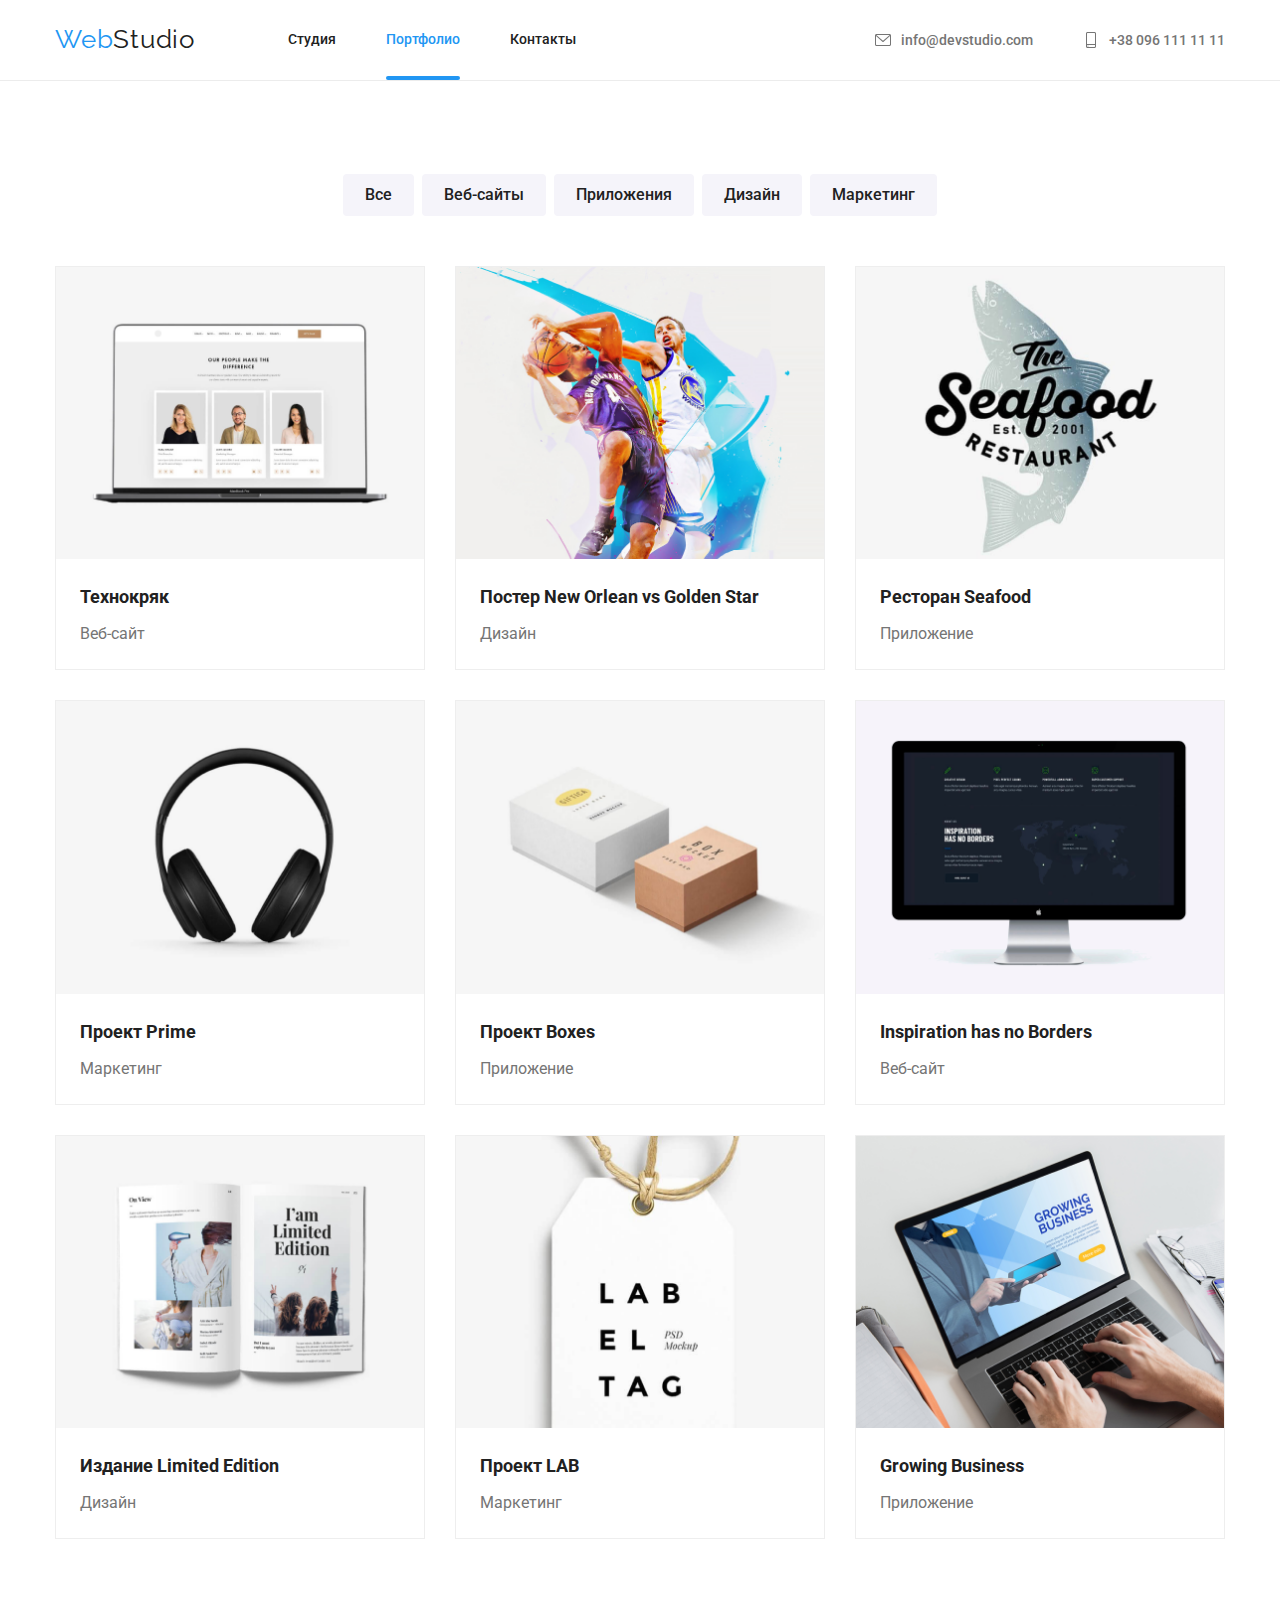
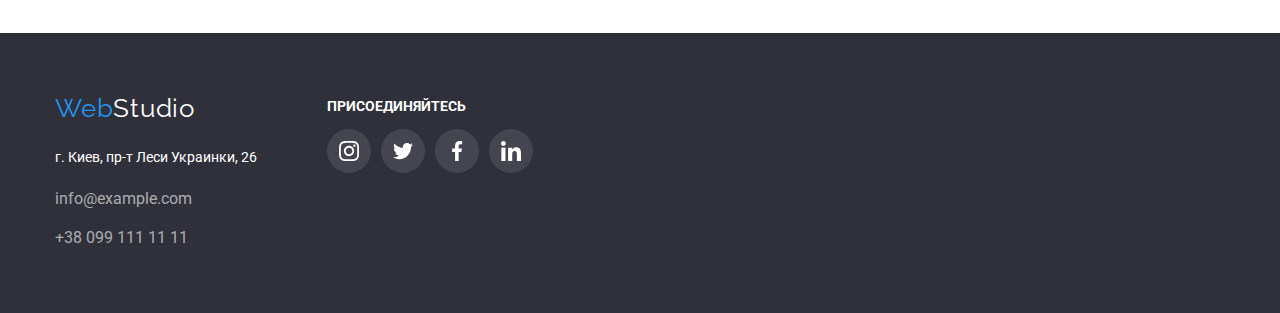
==== commit d8ee93ae: "dz_3" ====
--- a/Portfolio/Portfolio.html
+++ b/Portfolio/Portfolio.html
@@ -57,109 +57,128 @@
 
             <ul class="examples list">
                 <li class="examples-box">
-                    <div class="portfolio-thumb">
-                        <p class="portfolio-decript"> Технокряк это современная площадка распространения
-                            коронавируса. Компании используют эту платформу для
-                            цифрового шпионажа и атак на защищённые сервера конкурентов.</p>
-                        <img src="../Portfolio/imags/img-1.png" width="370" height="294" alt="Ноутбук ">
-                    </div>
+                    <a href="" class="focused-thumb">
+                        <div class="portfolio-thumb">
+                            <p class="portfolio-decript"> Технокряк это современная площадка распространения
+                                коронавируса. Компании используют эту платформу для
+                                цифрового шпионажа и атак на защищённые сервера конкурентов.</p>
+                            <img src="../Portfolio/imags/img-1.png" width="370" height="294" alt="Ноутбук ">
+                        </div>
+                    </a>
                     <div class="text-box">
                         <h2 class="examples-title">Технокряк</h2>
                         <p class="text">Веб-сайт</p>
                     </div>
                 </li>
                 <li class="examples-box">
-                    <div class="portfolio-thumb">
-                        <p class="portfolio-decript"> Технокряк это современная площадка распространения
-                            коронавируса. Компании используют эту платформу для
-                            цифрового шпионажа и атак на защищённые сервера конкурентов.</p><img
-                            src="../Portfolio/imags/img-2.png" width="370" height="294" alt="Баскетболисты">
-                    </div>
+                    <a href="" class="focused-thumb">
+                        <div class="portfolio-thumb">
+                            <p class="portfolio-decript"> Технокряк это современная площадка распространения
+                                коронавируса. Компании используют эту платформу для
+                                цифрового шпионажа и атак на защищённые сервера конкурентов.</p><img
+                                src="../Portfolio/imags/img-2.png" width="370" height="294" alt="Баскетболисты">
+                        </div>
+                    </a>
                     <div class="text-box">
                         <h2 class="examples-title">Постер New Orlean vs Golden Star</h2>
                         <p class="text">Дизайн</p>
                     </div>
                 </li>
                 <li class="examples-box">
-                    <div class="portfolio-thumb">
-                        <p class="portfolio-decript"> Технокряк это современная площадка распространения
-                            коронавируса. Компании используют эту платформу для
-                            цифрового шпионажа и атак на защищённые сервера конкурентов.</p> <img
-                            src="../Portfolio/imags/img-3.png" width="370" height="294" alt="Рибный ресторан логотип">
-                    </div>
+                    <a href="" class="focused-thumb">
+                        <div class="portfolio-thumb">
+                            <p class="portfolio-decript"> Технокряк это современная площадка распространения
+                                коронавируса. Компании используют эту платформу для
+                                цифрового шпионажа и атак на защищённые сервера конкурентов.</p> <img
+                                src="../Portfolio/imags/img-3.png" width="370" height="294"
+                                alt="Рибный ресторан логотип">
+                        </div>
+                    </a>
                     <div class="text-box">
                         <h2 class="examples-title">Ресторан Seafood</h2>
                         <p class="text">Приложение</p>
                     </div>
                 </li>
                 <li class="examples-box">
-                    <div class="portfolio-thumb">
-                        <p class="portfolio-decript"> Технокряк это современная площадка распространения
-                            коронавируса. Компании используют эту платформу для
-                            цифрового шпионажа и атак на защищённые сервера конкурентов.</p> <img
-                            src="../Portfolio/imags/img-4.png" width="370" height="294" alt="Наушники">
-                    </div>
+                    <a href="" class="focused-thumb">
+                        <div class="portfolio-thumb">
+                            <p class="portfolio-decript"> Технокряк это современная площадка распространения
+                                коронавируса. Компании используют эту платформу для
+                                цифрового шпионажа и атак на защищённые сервера конкурентов.</p> <img
+                                src="../Portfolio/imags/img-4.png" width="370" height="294" alt="Наушники">
+                        </div>
+                    </a>
                     <div class="text-box">
                         <h2 class="examples-title">Проект Prime</h2>
                         <p class="text">Маркетинг</p>
                     </div>
                 </li>
                 <li class="examples-box">
-                    <div class="portfolio-thumb">
-                        <p class="portfolio-decript"> Технокряк это современная площадка распространения
-                            коронавируса. Компании используют эту платформу для
-                            цифрового шпионажа и атак на защищённые сервера конкурентов.</p> <img
-                            src="../Portfolio/imags/img-5.png" width="370" height="294" alt="Коробки">
-                    </div>
+                    <a href="" class="focused-thumb">
+                        <div class="portfolio-thumb">
+                            <p class="portfolio-decript"> Технокряк это современная площадка распространения
+                                коронавируса. Компании используют эту платформу для
+                                цифрового шпионажа и атак на защищённые сервера конкурентов.</p> <img
+                                src="../Portfolio/imags/img-5.png" width="370" height="294" alt="Коробки">
+                        </div>
+                    </a>
                     <div class="text-box">
                         <h2 class="examples-title">Проект Boxes</h2>
                         <p class="text">Приложение</p>
                     </div>
                 </li>
                 <li class="examples-box">
-                    <div class="portfolio-thumb">
-                        <p class="portfolio-decript"> Технокряк это современная площадка распространения
-                            коронавируса. Компании используют эту платформу для
-                            цифрового шпионажа и атак на защищённые сервера конкурентов.</p> <img
-                            src="../Portfolio/imags/img-6.png" width="370" height="294" alt="Монитор">
-                    </div>
+                    <a href="" class="focused-thumb">
+                        <div class="portfolio-thumb">
+                            <p class="portfolio-decript"> Технокряк это современная площадка распространения
+                                коронавируса. Компании используют эту платформу для
+                                цифрового шпионажа и атак на защищённые сервера конкурентов.</p> <img
+                                src="../Portfolio/imags/img-6.png" width="370" height="294" alt="Монитор">
+                        </div>
+                    </a>
                     <div class="text-box">
                         <h2 class="examples-title">Inspiration has no Borders</h2>
                         <p class="text">Веб-сайт</p>
                     </div>
                 </li>
                 <li class="examples-box">
-                    <div class="portfolio-thumb">
-                        <p class="portfolio-decript"> Технокряк это современная площадка распространения
-                            коронавируса. Компании используют эту платформу для
-                            цифрового шпионажа и атак на защищённые сервера конкурентов.</p> <img
-                            src="../Portfolio/imags/img-7.png" width="370" height="294" alt="Книга">
-                    </div>
+                    <a href="" class="focused-thumb">
+                        <div class="portfolio-thumb">
+                            <p class="portfolio-decript"> Технокряк это современная площадка распространения
+                                коронавируса. Компании используют эту платформу для
+                                цифрового шпионажа и атак на защищённые сервера конкурентов.</p> <img
+                                src="../Portfolio/imags/img-7.png" width="370" height="294" alt="Книга">
+                        </div>
+                    </a>
                     <div class="text-box">
                         <h2 class="examples-title">Издание Limited Edition</h2>
                         <p class="text">Дизайн</p>
                     </div>
                 </li>
                 <li class="examples-box">
-                    <div class="portfolio-thumb">
-                        <p class="portfolio-decript"> Технокряк это современная площадка распространения
-                            коронавируса. Компании используют эту платформу для
-                            цифрового шпионажа и атак на защищённые сервера конкурентов.</p> <img
-                            src="../Portfolio/imags/img-8.png" width="370" height="294" alt="Бумажка на верёвке">
-                    </div>
+                    <a href="" class="focused-thumb">
+                        <div class="portfolio-thumb">
+                            <p class="portfolio-decript"> Технокряк это современная площадка распространения
+                                коронавируса. Компании используют эту платформу для
+                                цифрового шпионажа и атак на защищённые сервера конкурентов.</p> <img
+                                src="../Portfolio/imags/img-8.png" width="370" height="294" alt="Бумажка на верёвке">
+                        </div>
+                    </a>
                     <div class="text-box">
                         <h2 class="examples-title">Проект LAB</h2>
                         <p class="text">Маркетинг</p>
                     </div>
                 </li>
                 <li class="examples-box">
-                    <div class="portfolio-thumb">
-                        <p class="portfolio-decript"> Технокряк это современная площадка распространения
-                            коронавируса. Компании используют эту платформу для
-                            цифрового шпионажа и атак на защищённые сервера конкурентов.</p> <img
-                            src="../Portfolio/imags/img-9.png" width="370" height="294"
-                            alt="Ноутбук за которым песатают">
-                    </div>
+                    <a href="" class="focused-thumb">
+                        <div class="portfolio-thumb">
+                            <p class="portfolio-decript"> Технокряк это современная площадка распространения
+                                коронавируса. Компании используют эту платформу для
+                                цифрового шпионажа и атак на защищённые сервера конкурентов.</p> <img
+                                src="../Portfolio/imags/img-9.png" width="370" height="294"
+                                alt="Ноутбук за которым песатают">
+                        </div>
+                    </a>
                     <div class="text-box">
                         <h2 class="examples-title">Growing Business</h2>
                         <p class="text">Приложение</p>
@@ -174,7 +193,7 @@
 <footer class="footer">
     <div class="footer-container">
         <address class="footer-adres-item">
-            <a href="index.html" class="link logo-footer"><span class="logo-web-footer">Web</span>Studio</a>
+            <a href="../index.html" class="link logo-footer"><span class="logo-web-footer">Web</span>Studio</a>
             <p class="footer-adres">г. Киев, пр-т Леси Украинки, 26</p>
             <ul class="list ">
                 <li class="footer-item"><a href="mailto:info@example.com" class="footer-link link">info@example.com</a>
@@ -189,28 +208,28 @@
                 <li class="footer-icon-item">
                     <a href="" class="footer-icon-link">
                         <svg class="footer-icons-svg">
-                            <use href="/imags/svg/sprite.svg#icon-instagram"></use>
-                        </svg>
-                    </a>
-                </li>
-                <li class="footer-icon-item">
-                    <a href="" class="footer-icon-link">
-                        <svg class="footer-icons-svg">
-                            <use href="/imags/svg/sprite.svg#icon-twitter"></use>
-                        </svg>
-                    </a>
-                </li>
-                <li class="footer-icon-item">
-                    <a href="" class="footer-icon-link">
-                        <svg class="footer-icons-svg">
-                            <use href="/imags/svg/sprite.svg#icon-facebook"></use>
-                        </svg>
-                    </a>
-                </li>
-                <li class="footer-icon-item">
-                    <a href="" class="footer-icon-link">
-                        <svg class="footer-icons-svg">
-                            <use href="/imags/svg/sprite.svg#icon-linkedin"></use>
+                            <use href="../imags/svg/sprite.svg#icon-instagram"></use>
+                        </svg>
+                    </a>
+                </li>
+                <li class="footer-icon-item">
+                    <a href="" class="footer-icon-link">
+                        <svg class="footer-icons-svg">
+                            <use href="../imags/svg/sprite.svg#icon-twitter"></use>
+                        </svg>
+                    </a>
+                </li>
+                <li class="footer-icon-item">
+                    <a href="" class="footer-icon-link">
+                        <svg class="footer-icons-svg">
+                            <use href="../imags/svg/sprite.svg#icon-facebook"></use>
+                        </svg>
+                    </a>
+                </li>
+                <li class="footer-icon-item">
+                    <a href="" class="footer-icon-link">
+                        <svg class="footer-icons-svg">
+                            <use href="../imags/svg/sprite.svg#icon-linkedin"></use>
                         </svg>
                     </a>
                 </li>
--- a/Portfolio/css/stile_portfolio.css
+++ b/Portfolio/css/stile_portfolio.css
@@ -15,6 +15,9 @@
 .link {
   text-decoration: none;
   font-style: normal;
+  transition-property: color;
+  transition-duration: 250ms;
+  transition-timing-function: cubic-bezier(0.4, 0, 0.2, 1);
 }
 img {
   display: block;
@@ -116,8 +119,13 @@
   font-size: 14px;
   line-height: 1.14;
   color: var(--main-text-cl);
-}
-.nav-link:hover {
+  transition-property: color;
+  transition-duration: 250ms;
+  transition-timing-function: cubic-bezier(0.4, 0, 0.2, 1);
+}
+
+.nav-link:hover,
+.nav-link:focus {
   color: var(--accent-cl);
 }
 .nav-adres {
@@ -147,8 +155,10 @@
   line-height: 1.15;
 
   color: var(--alt-text-cl);
-}
-.nav-adres-link:hover {
+  transition: color 250ms cubic-bezier(0.4, 0, 0.2, 1);
+}
+.nav-adres-link:hover,
+.nav-adres-link:focus {
   color: var(--accent-cl);
 }
 /*портфолио*/
@@ -175,16 +185,25 @@
   text-decoration: none;
   display: block;
   padding: 6px 22px 6px 22px;
-
+  border-radius: 4px;
   background-color: var(--second-bg);
   font-weight: 500;
   color: var(--title-cl);
+  transition: background-color 250ms cubic-bezier(0.4, 0, 0.2, 1),
+    box-shadow 250ms cubic-bezier(0.4, 0, 0.2, 1),
+    color 250ms cubic-bezier(0.4, 0, 0.2, 1), 250ms;
 }
 .link-nav:hover {
   color: var(--alt-title-cl);
   background-color: var(--accent-cl);
-}
-
+  box-shadow: 0px 3px 1px rgba(0, 0, 0, 0.1), 0px 1px 2px rgba(0, 0, 0, 0.08),
+    0px 2px 2px rgba(0, 0, 0, 0.12);
+}
+
+.link-nav:focus {
+  color: var(--alt-title-cl);
+  background-color: var(--accent-cl);
+}
 .item {
   margin-right: 8px;
 }
@@ -206,25 +225,35 @@
   overflow: hidden;
   z-index: 2;
 }
-.portfolio-thumb::before {
+.portfolio-decript {
   position: absolute;
-  display: inline-block;
-  content: "";
+  top: 0px;
+  background-color: var(--accent-cl);
   width: 100%;
   height: 100%;
-  background-color: rgba(33, 150, 243, 0.9);
   opacity: 0;
-}
-.portfolio-decript {
-  position: absolute;
-  display: flex;
-  min-width: 100%;
-  padding: 63px 24px;
+
+  font-family: Roboto;
+  font-style: normal;
+  font-weight: normal;
   font-size: 18px;
   line-height: 1.56;
   letter-spacing: 0.03em;
-  color: var(--alt-title-cl);
-  opacity: 0;
+  color: #ffffff;
+
+  margin: 0px;
+  padding-top: 63px;
+  padding-bottom: 63px;
+  padding-left: 24px;
+  padding-right: 24px;
+  transform: translateY(100%);
+  transition: transform 250ms cubic-bezier(0.4, 0, 0.2, 1),
+    opacity 250ms cubic-bezier(0.4, 0, 0.2, 1);
+}
+.focused-thumb:hover .portfolio-decript,
+.focused-thumb:focus .portfolio-decript {
+  opacity: 1;
+  transform: translateY(0);
 }
 .examples-box {
   flex-basis: calc(100% / 3 - 30px);
@@ -232,6 +261,7 @@
   margin-top: 30px;
   position: relative;
   border: 1px solid #eeeeee;
+  transition: box-shadow 250ms cubic-bezier(0.4, 0, 0.2, 1);
 }
 .examples-box:hover {
   box-shadow: 0px 1px 1px rgb(0 0 0 / 12%), 0px 4px 4px rgb(0 0 0 / 6%),
@@ -289,8 +319,8 @@
   color: var(--accent-cl);
 }
 .footer-adres {
-  display: block;
-  margin: 0px;
+  margin-top: 20px;
+  display: block;
   font-style: normal;
   font-size: 14px;
   color: var(--alt-title-cl);
@@ -300,6 +330,11 @@
 }
 .footer-link {
   color: rgba(255, 255, 255, 0.6);
+  transition: color 250ms cubic-bezier(0.4, 0, 0.2, 1);
+}
+.footer-link:hover,
+.footer-link:focus {
+  color: var(--accent-cl);
 }
 .footer-item {
   display: block;
@@ -337,6 +372,8 @@
   height: 20px;
   fill: var(--alt-title-cl);
 }
-.footer-icon-link:hover {
-  background-color: var(--accent-cl);
-}
+.footer-icon-link:hover,
+.footer-icon-link:focus {
+  background-color: var(--accent-cl);
+  transition: background-color 250ms cubic-bezier(0.4, 0, 0.2, 1);
+}
